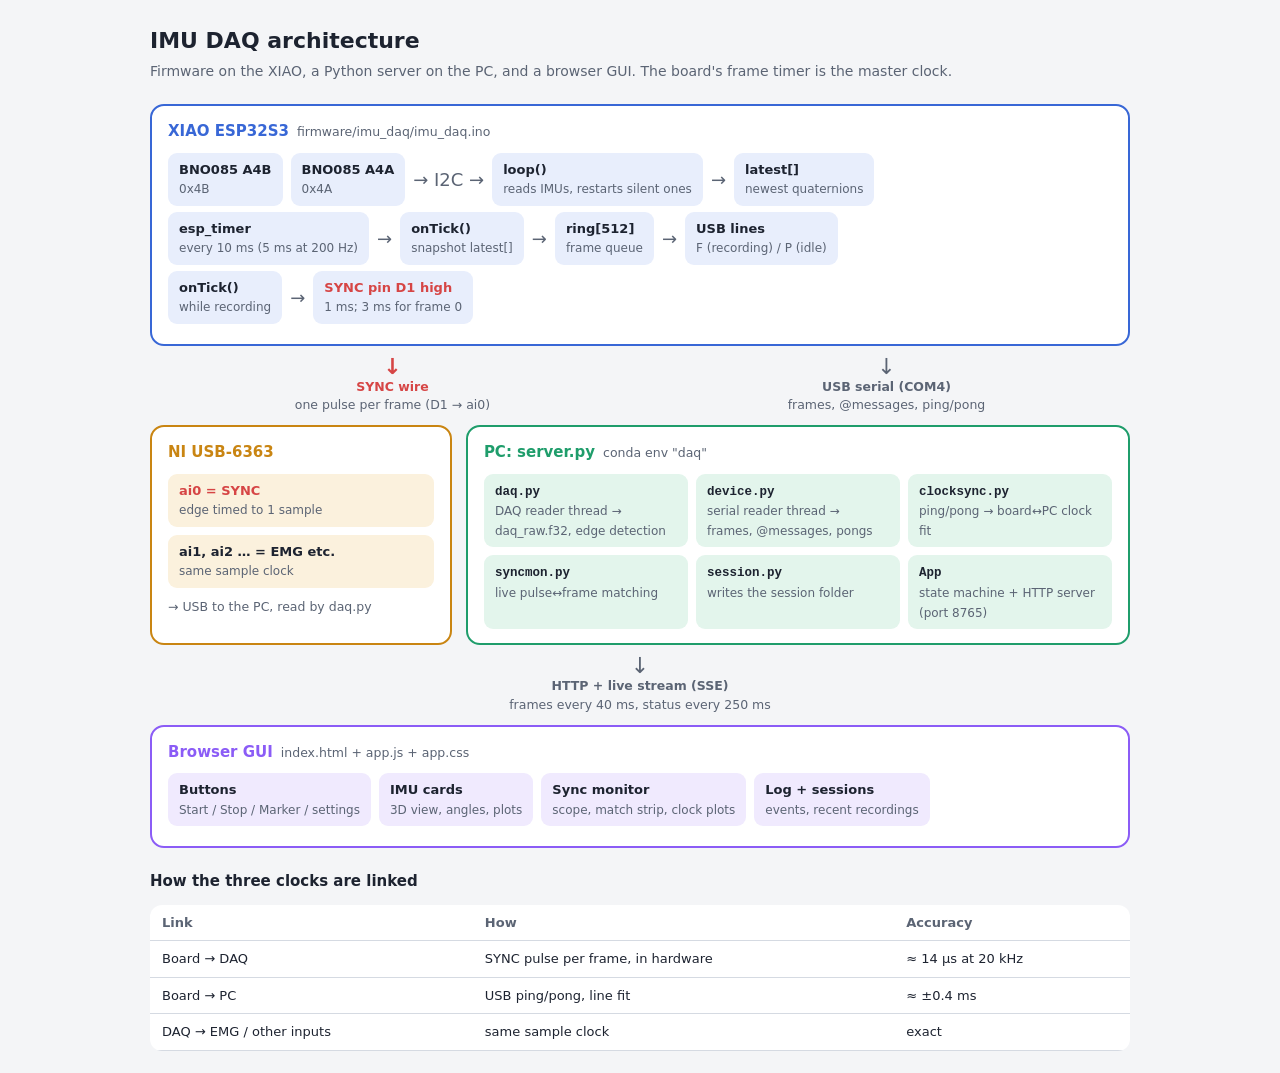
==== architecture.html @ 1043323c "IMU DAQ: XIAO firmware, Python acquisition server and browser GUI Co-Authored-By: Claude Opus 5.5 <n" ====
<!doctype html>
<html lang="en">
<head>
<meta charset="utf-8">
<meta name="viewport" content="width=device-width, initial-scale=1">
<title>IMU DAQ Architecture</title>
<style>
:root{--bg:#f4f5f7;--card:#fff;--line:#d5dae2;--text:#1d2330;--sub:#5b6474;--mcu:#3867d6;--mcu-s:#e8eefc;--daq:#c98512;--daq-s:#fbf1dd;--pc:#1f9d6b;--pc-s:#e3f5ec;--ui:#8b5cf6;--ui-s:#f0eafe;--sync:#d64545}
@media (prefers-color-scheme:dark){:root:not([data-theme="light"]){--bg:#12151b;--card:#1a1e26;--line:#323946;--text:#e6e9ef;--sub:#a7afbd;--mcu:#7aa2ff;--mcu-s:#1e2840;--daq:#f0b44c;--daq-s:#33291a;--pc:#3ccf91;--pc-s:#16302a;--ui:#b39cff;--ui-s:#2a2342;--sync:#ff6b6b}}
*{box-sizing:border-box}
body{margin:0;background:var(--bg);color:var(--text);font:14px/1.5 "Segoe UI",system-ui,sans-serif;padding:24px 16px}
main{max-width:980px;margin:0 auto}
h1{font-size:22px;margin:0 0 4px}
.lead{color:var(--sub);margin:0 0 22px}
.box{border:2px solid var(--c);background:var(--card);border-radius:14px;padding:14px 16px}
.box>h2{margin:0 0 10px;font-size:15px;color:var(--c);display:flex;gap:8px;align-items:baseline;flex-wrap:wrap}
.box>h2 small{color:var(--sub);font-weight:400;font-size:12.5px}
.mcu{--c:var(--mcu);--s:var(--mcu-s)}.daq{--c:var(--daq);--s:var(--daq-s)}.pc{--c:var(--pc);--s:var(--pc-s)}.ui{--c:var(--ui);--s:var(--ui-s)}
.flow{display:flex;align-items:center;gap:8px;flex-wrap:wrap;margin:6px 0}
.n{background:var(--s);border-radius:9px;padding:7px 11px;font-size:13px}
.n b{display:block;font-size:13px}.n span{color:var(--sub);font-size:12px}
.ar{color:var(--sub);font-size:18px}
.sync{color:var(--sync)!important;font-weight:600}
.row2{display:grid;grid-template-columns:1fr 2.2fr;gap:14px}
.mods{display:grid;grid-template-columns:repeat(auto-fit,minmax(200px,1fr));gap:8px}
code{font-family:Consolas,ui-monospace,monospace;font-size:12.5px}
.link{display:flex;justify-content:space-around;flex-wrap:wrap;gap:8px;padding:10px 0;color:var(--sub);font-size:12.5px;text-align:center}
.link div{display:flex;flex-direction:column;align-items:center}
.link .v{font-size:22px;line-height:1}
.clocks{margin-top:22px}
table{width:100%;border-collapse:collapse;background:var(--card);border-radius:12px;overflow:hidden}
th,td{text-align:left;padding:8px 12px;border-bottom:1px solid var(--line);font-size:13px}
th{color:var(--sub);font-weight:600}
@media(max-width:700px){.row2{grid-template-columns:1fr}}
</style>
</head>
<body><main>
<h1>IMU DAQ architecture</h1>
<p class="lead">Firmware on the XIAO, a Python server on the PC, and a browser GUI. The board's frame timer is the master clock.</p>

<section class="box mcu">
  <h2>XIAO ESP32S3 <small>firmware/imu_daq/imu_daq.ino</small></h2>
  <div class="flow">
    <div class="n"><b>BNO085 A4B</b><span>0x4B</span></div>
    <div class="n"><b>BNO085 A4A</b><span>0x4A</span></div>
    <span class="ar">→ I2C →</span>
    <div class="n"><b>loop()</b><span>reads IMUs, restarts silent ones</span></div>
    <span class="ar">→</span>
    <div class="n"><b>latest[]</b><span>newest quaternions</span></div>
  </div>
  <div class="flow">
    <div class="n"><b>esp_timer</b><span>every 10 ms (5 ms at 200 Hz)</span></div>
    <span class="ar">→</span>
    <div class="n"><b>onTick()</b><span>snapshot latest[]</span></div>
    <span class="ar">→</span>
    <div class="n"><b>ring[512]</b><span>frame queue</span></div>
    <span class="ar">→</span>
    <div class="n"><b>USB lines</b><span>F (recording) / P (idle)</span></div>
  </div>
  <div class="flow">
    <div class="n"><b>onTick()</b><span>while recording</span></div>
    <span class="ar">→</span>
    <div class="n"><b class="sync">SYNC pin D1 high</b><span>1 ms; 3 ms for frame 0</span></div>
  </div>
</section>

<div class="link">
  <div><span class="v sync">↓</span><span class="sync">SYNC wire</span>one pulse per frame (D1 → ai0)</div>
  <div><span class="v">↓</span><b>USB serial (COM4)</b>frames, @messages, ping/pong</div>
</div>

<div class="row2">
  <section class="box daq">
    <h2>NI USB-6363</h2>
    <div class="n" style="margin-bottom:8px"><b class="sync">ai0 = SYNC</b><span>edge timed to 1 sample</span></div>
    <div class="n"><b>ai1, ai2 … = EMG etc.</b><span>same sample clock</span></div>
    <p style="color:var(--sub);font-size:12.5px;margin:10px 0 0">→ USB to the PC, read by daq.py</p>
  </section>
  <section class="box pc">
    <h2>PC: server.py <small>conda env "daq"</small></h2>
    <div class="mods">
      <div class="n"><b><code>daq.py</code></b><span>DAQ reader thread → daq_raw.f32, edge detection</span></div>
      <div class="n"><b><code>device.py</code></b><span>serial reader thread → frames, @messages, pongs</span></div>
      <div class="n"><b><code>clocksync.py</code></b><span>ping/pong → board↔PC clock fit</span></div>
      <div class="n"><b><code>syncmon.py</code></b><span>live pulse↔frame matching</span></div>
      <div class="n"><b><code>session.py</code></b><span>writes the session folder</span></div>
      <div class="n"><b><code>App</code></b><span>state machine + HTTP server (port 8765)</span></div>
    </div>
  </section>
</div>

<div class="link"><div><span class="v">↓</span><b>HTTP + live stream (SSE)</b>frames every 40 ms, status every 250 ms</div></div>

<section class="box ui">
  <h2>Browser GUI <small>index.html + app.js + app.css</small></h2>
  <div class="flow">
    <div class="n"><b>Buttons</b><span>Start / Stop / Marker / settings</span></div>
    <div class="n"><b>IMU cards</b><span>3D view, angles, plots</span></div>
    <div class="n"><b>Sync monitor</b><span>scope, match strip, clock plots</span></div>
    <div class="n"><b>Log + sessions</b><span>events, recent recordings</span></div>
  </div>
</section>

<section class="clocks">
  <h2 style="font-size:15px">How the three clocks are linked</h2>
  <table>
    <tr><th>Link</th><th>How</th><th>Accuracy</th></tr>
    <tr><td>Board → DAQ</td><td>SYNC pulse per frame, in hardware</td><td>≈ 14 µs at 20 kHz</td></tr>
    <tr><td>Board → PC</td><td>USB ping/pong, line fit</td><td>≈ ±0.4 ms</td></tr>
    <tr><td>DAQ → EMG / other inputs</td><td>same sample clock</td><td>exact</td></tr>
  </table>
</section>
</main></body></html>
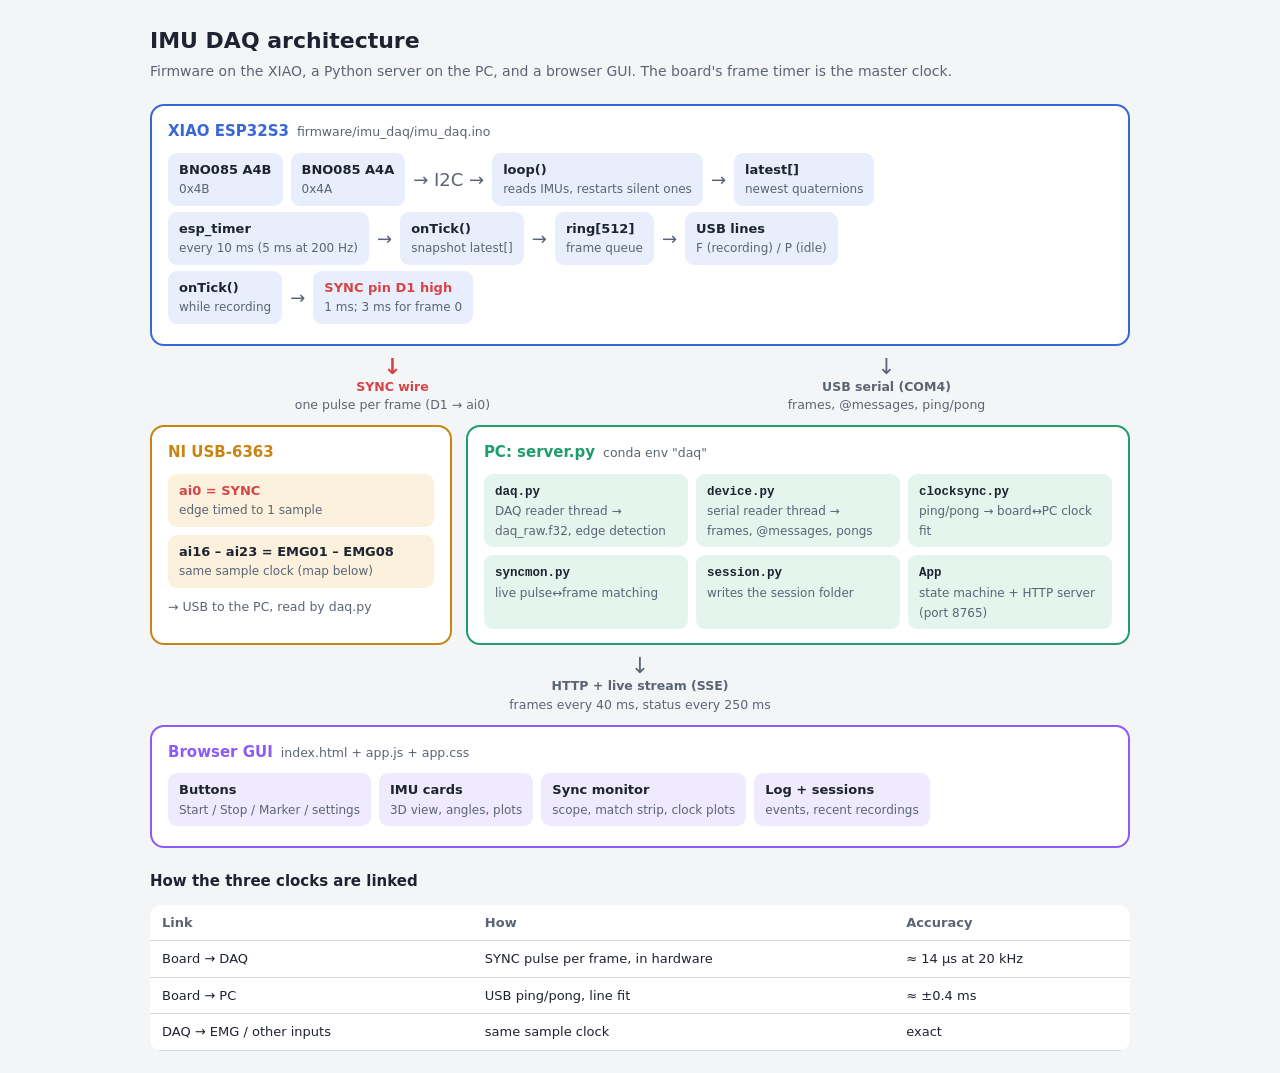
==== commit 89fe2b2a: "Add app icon and desktop shortcut script Co-Authored-By: Claude Opus 5.5 <noreply@anthropic.com>" ====
--- a/architecture.html
+++ b/architecture.html
@@ -73,7 +73,7 @@
   <section class="box daq">
     <h2>NI USB-6363</h2>
     <div class="n" style="margin-bottom:8px"><b class="sync">ai0 = SYNC</b><span>edge timed to 1 sample</span></div>
-    <div class="n"><b>ai1, ai2 … = EMG etc.</b><span>same sample clock</span></div>
+    <div class="n"><b>ai16 – ai23 = EMG01 – EMG08</b><span>same sample clock (map below)</span></div>
     <p style="color:var(--sub);font-size:12.5px;margin:10px 0 0">→ USB to the PC, read by daq.py</p>
   </section>
   <section class="box pc">
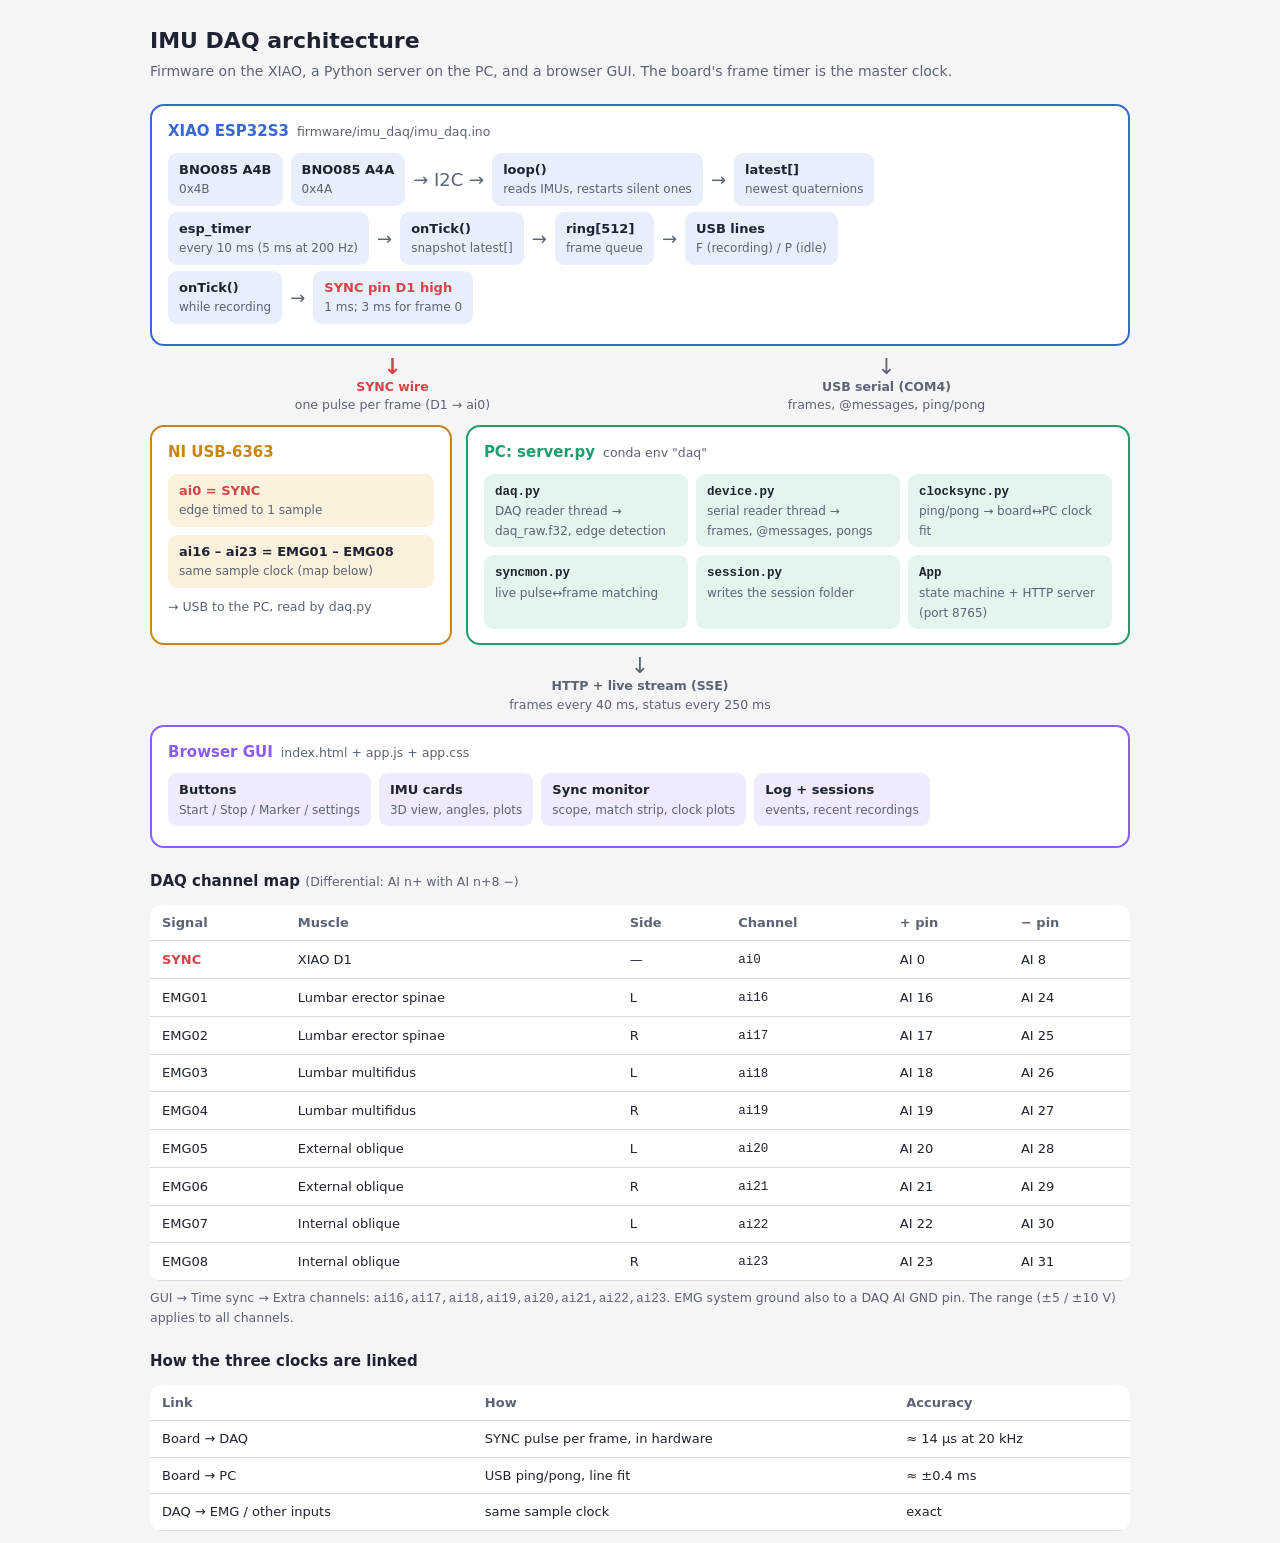
==== commit 1beedeee: "Spine view: model assets and updates; architecture page Co-Authored-By: Claude Opus 5.5 <noreply@ant" ====
--- a/architecture.html
+++ b/architecture.html
@@ -102,6 +102,24 @@
 </section>
 
 <section class="clocks">
+  <h2 style="font-size:15px">DAQ channel map <small style="color:var(--sub);font-weight:400">(Differential: AI n+ with AI n+8 −)</small></h2>
+  <table>
+    <tr><th>Signal</th><th>Muscle</th><th>Side</th><th>Channel</th><th>+ pin</th><th>− pin</th></tr>
+    <tr><td class="sync">SYNC</td><td>XIAO D1</td><td>—</td><td><code>ai0</code></td><td>AI 0</td><td>AI 8</td></tr>
+    <tr><td>EMG01</td><td>Lumbar erector spinae</td><td>L</td><td><code>ai16</code></td><td>AI 16</td><td>AI 24</td></tr>
+    <tr><td>EMG02</td><td>Lumbar erector spinae</td><td>R</td><td><code>ai17</code></td><td>AI 17</td><td>AI 25</td></tr>
+    <tr><td>EMG03</td><td>Lumbar multifidus</td><td>L</td><td><code>ai18</code></td><td>AI 18</td><td>AI 26</td></tr>
+    <tr><td>EMG04</td><td>Lumbar multifidus</td><td>R</td><td><code>ai19</code></td><td>AI 19</td><td>AI 27</td></tr>
+    <tr><td>EMG05</td><td>External oblique</td><td>L</td><td><code>ai20</code></td><td>AI 20</td><td>AI 28</td></tr>
+    <tr><td>EMG06</td><td>External oblique</td><td>R</td><td><code>ai21</code></td><td>AI 21</td><td>AI 29</td></tr>
+    <tr><td>EMG07</td><td>Internal oblique</td><td>L</td><td><code>ai22</code></td><td>AI 22</td><td>AI 30</td></tr>
+    <tr><td>EMG08</td><td>Internal oblique</td><td>R</td><td><code>ai23</code></td><td>AI 23</td><td>AI 31</td></tr>
+  </table>
+  <p style="color:var(--sub);font-size:12.5px;margin:8px 0 0">GUI → Time sync → Extra channels: <code>ai16,ai17,ai18,ai19,ai20,ai21,ai22,ai23</code>.
+    EMG system ground also to a DAQ AI GND pin. The range (±5 / ±10 V) applies to all channels.</p>
+</section>
+
+<section class="clocks">
   <h2 style="font-size:15px">How the three clocks are linked</h2>
   <table>
     <tr><th>Link</th><th>How</th><th>Accuracy</th></tr>
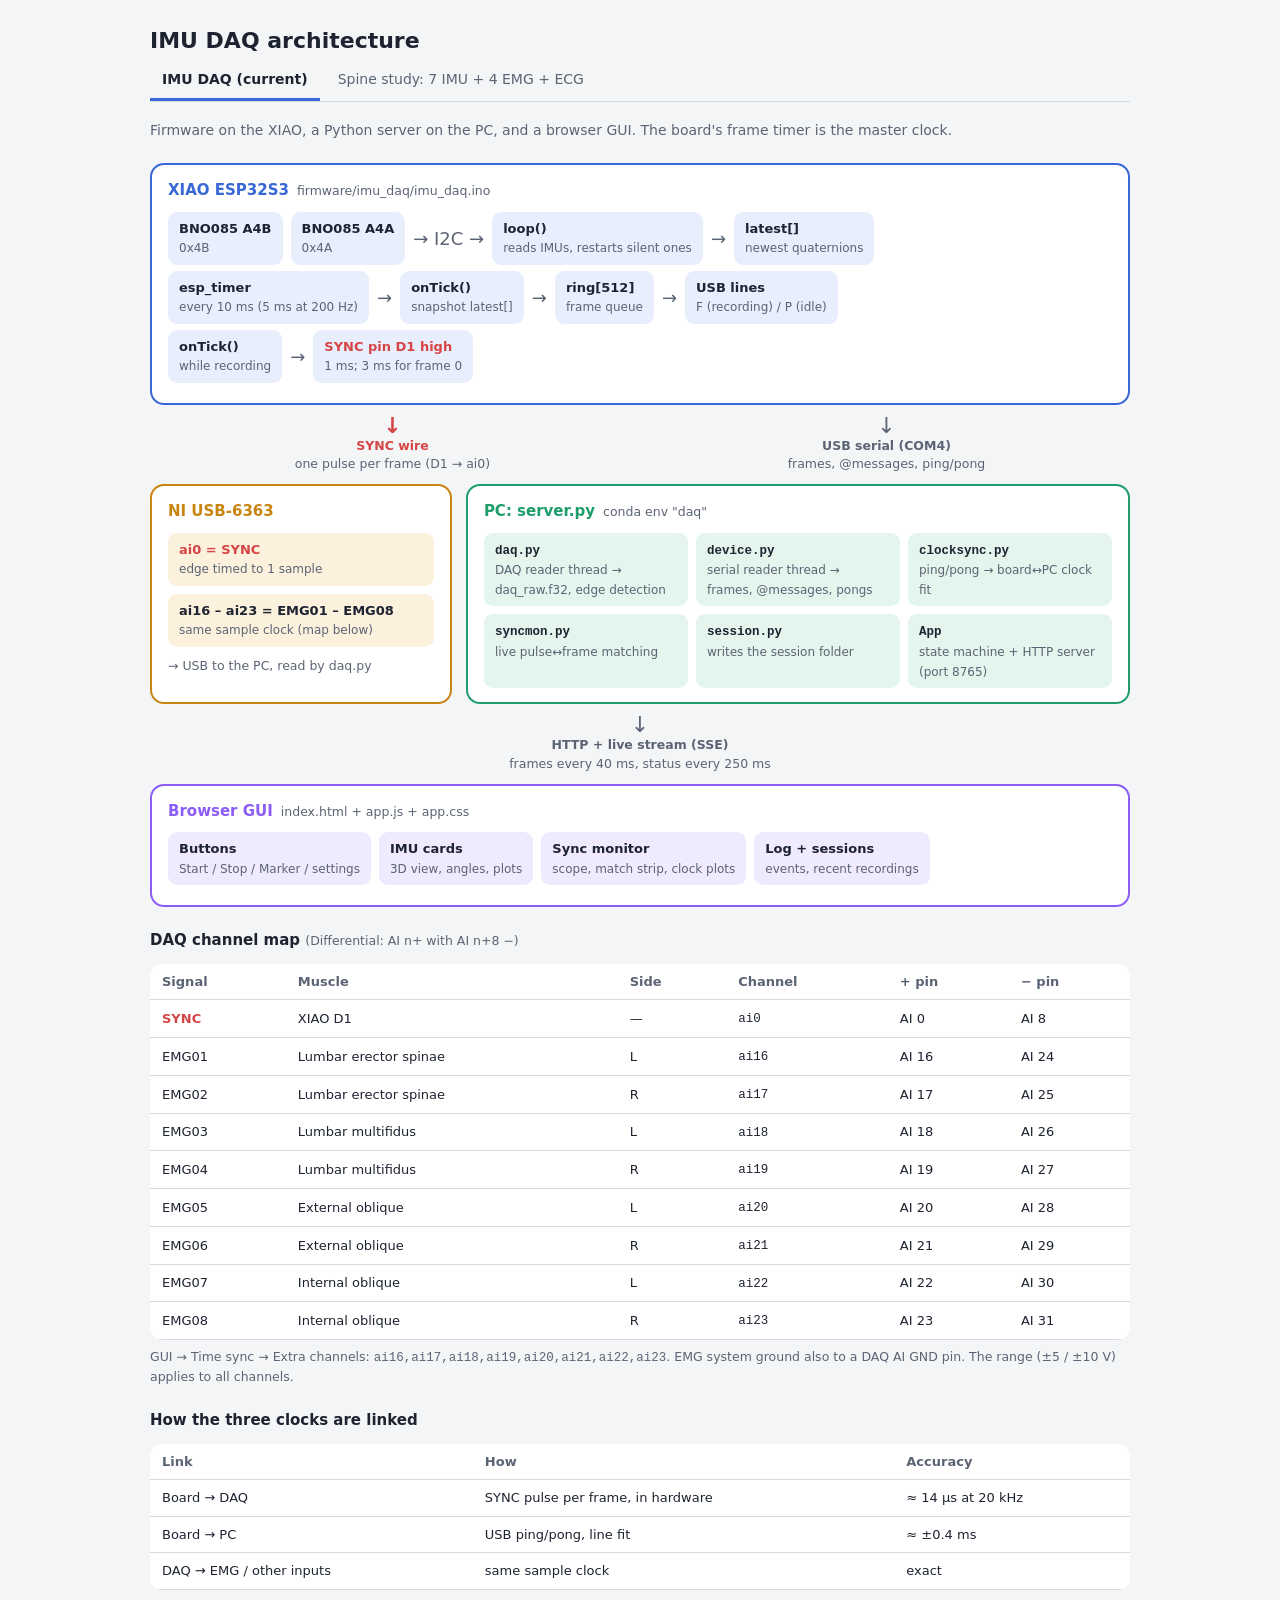
==== commit 4493474a: "GUI v1.3: review, EMG normalization, organized flow, calibration jig - Main page: clearer step cards" ====
--- a/architecture.html
+++ b/architecture.html
@@ -32,10 +32,23 @@
 th,td{text-align:left;padding:8px 12px;border-bottom:1px solid var(--line);font-size:13px}
 th{color:var(--sub);font-weight:600}
 @media(max-width:700px){.row2{grid-template-columns:1fr}}
+.tabs{display:flex;gap:6px;margin:0 0 18px;border-bottom:1px solid var(--line);flex-wrap:wrap}
+.tabs button{font:inherit;background:none;border:0;border-bottom:3px solid transparent;color:var(--sub);padding:8px 12px;cursor:pointer}
+.tabs button[aria-selected="true"]{color:var(--text);border-color:var(--mcu);font-weight:600}
+.panel[hidden]{display:none}
+.sch{background:var(--card);border:1px solid var(--line);border-radius:14px;padding:8px;overflow-x:auto}
+.sch svg{display:block;min-width:760px;width:100%;height:auto}
+.sch text{fill:var(--text);font:12px "Segoe UI",system-ui,sans-serif}.sch text.t2{fill:var(--sub);font-size:11px}
+.note{color:var(--sub);font-size:12.5px;margin:8px 0 0}
 </style>
 </head>
 <body><main>
 <h1>IMU DAQ architecture</h1>
+<nav class="tabs" role="tablist">
+  <button role="tab" id="tab-imu" aria-controls="p-imu" aria-selected="true">IMU DAQ (current)</button>
+  <button role="tab" id="tab-all" aria-controls="p-all" aria-selected="false">Spine study: 7 IMU + 4 EMG + ECG</button>
+</nav>
+<div class="panel" id="p-imu" role="tabpanel" aria-labelledby="tab-imu">
 <p class="lead">Firmware on the XIAO, a Python server on the PC, and a browser GUI. The board's frame timer is the master clock.</p>
 
 <section class="box mcu">
@@ -128,4 +141,189 @@
     <tr><td>DAQ → EMG / other inputs</td><td>same sample clock</td><td>exact</td></tr>
   </table>
 </section>
-</main></body></html>
+</div>
+<div class="panel" id="p-all" role="tabpanel" aria-labelledby="tab-all" hidden>
+<p class="lead">SID Lab spine study (frozen design): 7 BNO086 pods C7–S1 on two TCA9548A muxes and a Teensy 4.1 logger, 4 paraspinal EMG + 1 ECG on MyoWare 2,
+an NI USB-6003, two 10 m Cat6 tethers, and a laptop on battery. The Teensy frame timer is the master clock; its SYNC edge is recorded on AI4.</p>
+
+<div class="sch">
+<svg viewBox="0 0 1000 720" role="img" aria-label="Wiring schematic of the spine study: 7 IMU pods on Mux A and Mux B to a Teensy 4.1, 4 EMG and 1 ECG MyoWare sensors, Cat6 tethers to an NI USB-6003, laptop">
+  <defs>
+    <marker id="ah" viewBox="0 0 10 10" refX="9" refY="5" markerWidth="7" markerHeight="7" orient="auto-start-reverse"><path d="M0 0L10 5L0 10z" fill="var(--sub)"/></marker>
+    <marker id="ahs" viewBox="0 0 10 10" refX="9" refY="5" markerWidth="7" markerHeight="7" orient="auto-start-reverse"><path d="M0 0L10 5L0 10z" fill="var(--sync)"/></marker>
+    <marker id="ahd" viewBox="0 0 10 10" refX="9" refY="5" markerWidth="7" markerHeight="7" orient="auto-start-reverse"><path d="M0 0L10 5L0 10z" fill="var(--daq)"/></marker>
+  </defs>
+
+  <!-- hub halves (dashed outlines) -->
+  <g fill="none" stroke="var(--line)" stroke-width="2" stroke-dasharray="7 5">
+    <rect x="160" y="18" width="420" height="372" rx="14"/>
+    <rect x="160" y="410" width="420" height="250" rx="14"/>
+  </g>
+  <text x="172" y="36" class="t2">HUB · LOGIC HALF (behind right hip)</text>
+  <text x="172" y="428" class="t2">HUB · EMG HALF (side of right hip)</text>
+
+  <!-- wires -->
+  <g fill="none" stroke-width="2">
+    <g stroke="var(--mcu)">
+      <path d="M130 64H190M130 104H190M130 144H190M130 184H190"/>
+      <path d="M130 234H190M130 274H190M130 314H190"/>
+      <path d="M330 120H390M330 280H390"/>
+      <path d="M260 362V340" stroke-dasharray="4 3" stroke="var(--line)"/>
+    </g>
+    <path d="M590 92H560" stroke="var(--sub)" marker-end="url(#ah)"/>
+    <path d="M490 330V352" stroke="var(--sync)" stroke-dasharray="6 3"/>
+    <path d="M550 370H640V552H690" stroke="var(--sync)" stroke-width="3" marker-end="url(#ahs)"/>
+    <g stroke="var(--daq)">
+      <path d="M130 470H190M130 520H190M130 570H190M130 620H190"/>
+      <path d="M130 690H600V384H550" marker-end="url(#ahd)"/>
+      <path d="M380 492H440M380 542H440M380 592H440M380 628H440"/>
+      <path d="M550 600H660V470H690" stroke-width="3" marker-end="url(#ahd)"/>
+    </g>
+    <path d="M330 400V440" stroke="var(--pc)" stroke-dasharray="3 3"/>
+    <path d="M830 410V215" stroke="var(--sub)" marker-end="url(#ah)"/>
+  </g>
+
+  <g stroke-width="2">
+    <g fill="var(--mcu-s)" stroke="var(--mcu)">
+      <rect x="20" y="50" width="110" height="28" rx="7"/><rect x="20" y="90" width="110" height="28" rx="7"/>
+      <rect x="20" y="130" width="110" height="28" rx="7"/><rect x="20" y="170" width="110" height="28" rx="7"/>
+      <rect x="20" y="220" width="110" height="28" rx="7"/><rect x="20" y="260" width="110" height="28" rx="7"/>
+      <rect x="20" y="300" width="110" height="28" rx="7"/>
+    </g>
+    <rect x="190" y="50" width="140" height="150" rx="10" fill="var(--card)" stroke="var(--mcu)"/>
+    <rect x="190" y="215" width="140" height="125" rx="10" fill="var(--card)" stroke="var(--mcu)"/>
+    <rect x="210" y="362" width="100" height="22" rx="6" fill="var(--card)" stroke="var(--line)" stroke-dasharray="4 3"/>
+    <rect x="390" y="50" width="170" height="280" rx="10" fill="var(--card)" stroke="var(--mcu)"/>
+    <rect x="430" y="352" width="120" height="32" rx="6" fill="var(--card)" stroke="var(--sync)"/>
+    <rect x="590" y="70" width="80" height="44" rx="8" fill="var(--card)" stroke="var(--sub)"/>
+
+    <g fill="var(--card)" stroke="var(--daq)">
+      <rect x="20" y="455" width="110" height="30" rx="7"/><rect x="20" y="505" width="110" height="30" rx="7"/>
+      <rect x="20" y="555" width="110" height="30" rx="7"/><rect x="20" y="605" width="110" height="30" rx="7"/>
+      <rect x="20" y="675" width="110" height="30" rx="7"/>
+    </g>
+    <g fill="var(--daq-s)" stroke="var(--daq)">
+      <rect x="190" y="440" width="190" height="200" rx="10"/>
+      <rect x="440" y="470" width="110" height="170" rx="10"/>
+    </g>
+    <rect x="690" y="30" width="290" height="185" rx="12" fill="var(--pc-s)" stroke="var(--pc)"/>
+    <rect x="690" y="410" width="290" height="200" rx="12" fill="var(--daq-s)" stroke="var(--daq)"/>
+  </g>
+
+  <g>
+    <text x="28" y="69">1 C7 <tspan class="t2">BNO086</tspan></text><text x="28" y="109">2 T3 <tspan class="t2">BNO086</tspan></text>
+    <text x="28" y="149">3 T6 <tspan class="t2">BNO086</tspan></text><text x="28" y="189">4 T9 <tspan class="t2">BNO086</tspan></text>
+    <text x="28" y="239">5 T12 <tspan class="t2">BNO086</tspan></text><text x="28" y="279">6 L3 <tspan class="t2">BNO086</tspan></text>
+    <text x="28" y="319">7 S1 <tspan class="t2">BNO086</tspan></text>
+    <text x="20" y="352" class="t2">all 0x4B · one per mux port</text><text x="20" y="366" class="t2">Qwiic 50 cm / 20 cm</text>
+
+    <text x="200" y="72" font-weight="600">Mux A · TCA9548A</text><text x="200" y="88" class="t2">0x70 · BOB-16784</text>
+    <text x="200" y="110" class="t2">ports 0–3 → pods 1–4</text><text x="200" y="128" class="t2">ports 4–7 spare</text>
+    <text x="200" y="237" font-weight="600">Mux B · TCA9548A</text><text x="200" y="253" class="t2">0x70 · BOB-16784</text>
+    <text x="200" y="275" class="t2">ports 0–2 → pods 5–7</text><text x="200" y="293" class="t2">ports 3–7 spare</text>
+    <text x="216" y="378" class="t2">button: optional</text>
+    <text x="336" y="114" class="t2">Wire</text><text x="336" y="274" class="t2">Wire1</text>
+
+    <text x="400" y="72" font-weight="600">Teensy 4.1</text><text x="400" y="88" class="t2">5 × 7 cm perfboard</text>
+    <text x="400" y="114">18/19 SDA/SCL → A</text><text x="400" y="132" class="t2">Wire, 400 kHz</text>
+    <text x="400" y="274">17/16 SDA1/SCL1 → B</text><text x="400" y="292" class="t2">Wire1, 400 kHz</text>
+    <text x="400" y="164" class="t2">teensy4_i2c (non-blocking)</text>
+    <text x="400" y="182" class="t2">200 frames/s · BNO GRV 250 Hz</text>
+    <text x="400" y="200" class="t2">→ microSD log</text>
+    <text x="400" y="226" fill="var(--sync)">pin 2 SYNC toggle</text><text x="400" y="244" class="t2">every frame</text>
+    <text x="400" y="318" class="t2">3V3 / GND → Wago (EMG half)</text>
+    <text x="440" y="373" fill="var(--sync)">RJ45 B <tspan class="t2">terminal</tspan></text>
+    <text x="598" y="90" font-weight="600">Power</text><text x="598" y="106" class="t2">bank USB</text>
+    <text x="338" y="404" class="t2" fill="var(--pc)">only 3V3 / GND cross</text>
+
+    <text x="28" y="474">EMG1 L long. <tspan class="t2">L1</tspan></text><text x="28" y="524">EMG2 R long. <tspan class="t2">L1</tspan></text>
+    <text x="28" y="574">EMG3 L multif. <tspan class="t2">L5</tspan></text><text x="28" y="624">EMG4 R multif. <tspan class="t2">L5</tspan></text>
+    <text x="28" y="694">ECG <tspan class="t2">chest</tspan></text>
+    <text x="20" y="652" class="t2">gel electrodes, CAB-12970</text>
+
+    <text x="200" y="462" font-weight="600">4 × MyoWare 2 stack</text>
+    <text x="200" y="480" class="t2">Cable Shield + Sensor + Link Shield</text>
+    <text x="200" y="498" class="t2">switch RAW · gain ≈ 200</text>
+    <text x="200" y="530" class="t2">Link lead: ㄱ 3.5 mm TRS</text>
+    <text x="200" y="548" class="t2">tip = signal · ring = 3V3</text>
+    <text x="200" y="566" class="t2">sleeve = GND</text>
+    <text x="200" y="598" class="t2">2 × Wago 221-415</text><text x="200" y="616" class="t2">3V3 bus · GND bus</text>
+    <text x="448" y="492" font-weight="600">RJ45 A</text><text x="448" y="508" class="t2">spring terminal</text>
+    <text x="448" y="536" class="t2">1/2 EMG1</text><text x="448" y="554" class="t2">3/6 EMG2</text>
+    <text x="448" y="572" class="t2">4/5 EMG3</text><text x="448" y="590" class="t2">7/8 EMG4</text>
+    <text x="448" y="618" class="t2">signal + own GND</text>
+    <text x="140" y="706" class="t2" fill="var(--daq)">ECG MyoWare (belt front) → RJ45 B pin 3</text>
+
+    <text x="556" y="593" class="t2" fill="var(--daq)">Cat6 A 10 m</text>
+    <text x="556" y="363" class="t2" fill="var(--sync)">Cat6 B 10 m</text>
+
+    <text x="702" y="54" font-weight="600" fill="var(--pc)">Laptop · on battery · GUI</text>
+    <text x="702" y="78" class="t2">NI-DAQmx: AI0–5 at 2 kHz/ch → file</text>
+    <text x="702" y="96" class="t2">GUI Mark → DO P0.0 pulse → AI6</text>
+    <text x="702" y="114" class="t2">align: SYNC edges on AI4 = SD frame count</text>
+    <text x="702" y="132" class="t2">+ per-sensor read offsets + BNO timestamps</text>
+    <text x="702" y="150" class="t2">− 0.25 ms quantisation (simulated &lt; 1 ms)</text>
+    <text x="702" y="176" class="t2">EMG: 20–450 Hz, ECG template subtraction,</text>
+    <text x="702" y="194" class="t2">rectify, ~6 Hz envelope, MVC-normalised</text>
+    <text x="840" y="320" class="t2">USB</text>
+
+    <text x="702" y="434" font-weight="600" fill="var(--daq)">NI USB-6003 · RSE · ±10 V · 16-bit</text>
+    <text x="702" y="460">AI0–AI3 = EMG1–EMG4</text>
+    <text x="702" y="484" fill="var(--sync)">AI4 = SYNC <tspan class="t2">(Cable B pin 1)</tspan></text>
+    <text x="702" y="508">AI5 = ECG <tspan class="t2">(Cable B pin 3)</tspan></text>
+    <text x="702" y="532" fill="var(--ui)">AI6 = MARK <tspan class="t2">(jumper from P0.0, GUI)</tspan></text>
+    <text x="702" y="556" class="t2">AI GND ← Cable B pins 2/6/8 (8 = bias)</text>
+    <text x="702" y="580" class="t2">7 ch × 2 kHz = 14 kS/s · AI7 spare</text>
+  </g>
+</svg>
+</div>
+<p class="note">Solid blue: I2C (Qwiic) · grey: USB · dashed / thick red: SYNC + Cable B · orange: EMG / ECG analog + Cable A.
+Pods 1–4 (C7–T9) on Mux A ports 0–3 and pods 5–7 (T12–S1) on Mux B ports 0–2, confirmed by the lab.</p>
+
+<section class="clocks">
+  <h2 style="font-size:15px">Tether pinout (RJ45 → spring terminal)</h2>
+  <table>
+    <tr><th>Cable</th><th>RJ45 pins</th><th>Signal</th><th>DAQ input</th></tr>
+    <tr><td>A</td><td>1 / 2</td><td>EMG1 L longissimus (signal / own GND)</td><td>AI0 / AI GND</td></tr>
+    <tr><td>A</td><td>3 / 6</td><td>EMG2 R longissimus</td><td>AI1 / AI GND</td></tr>
+    <tr><td>A</td><td>4 / 5</td><td>EMG3 L multifidus</td><td>AI2 / AI GND</td></tr>
+    <tr><td>A</td><td>7 / 8</td><td>EMG4 R multifidus</td><td>AI3 / AI GND</td></tr>
+    <tr><td>B</td><td>1</td><td class="sync">SYNC (Teensy pin 2)</td><td>AI4</td></tr>
+    <tr><td>B</td><td>3</td><td>ECG</td><td>AI5</td></tr>
+    <tr><td>B</td><td>2 / 6 / 8</td><td>GND (8 = bias)</td><td>AI GND</td></tr>
+    <tr><td>— (at the DAQ)</td><td>jumper</td><td>MARK: GUI pulses digital out P0.0</td><td>AI6</td></tr>
+  </table>
+  <p class="note">Event marker: the GUI Mark key pulses USB-6003 digital output P0.0; a short jumper on the DAQ terminal block feeds it to AI6, so each marker is sampled on the same 2 kHz clock as EMG and SYNC (±0.5 ms). This replaces the hub Qwiic Button (frozen in the brief; confirm with the senior before removing its cutout in brace_v4.scad).</p>
+  <p class="note">Safety: the laptop runs on battery while recording (no mains loop). Never plug a powered Link Shield lead into a Cable Shield jack; never switch MyoWare modes while powered.</p>
+</section>
+
+<section class="clocks">
+  <h2 style="font-size:15px">Parts status (purchase list)</h2>
+  <table>
+    <tr><th>Block</th><th>Part</th><th>Qty</th><th>Use</th><th>Status</th></tr>
+    <tr><td>IMU</td><td>SparkFun BNO086 Qwiic SEN-22857</td><td>8</td><td>7 pods + 1 spare</td><td>arrived</td></tr>
+    <tr><td>IMU</td><td>Qwiic Button BOB-15932</td><td>2</td><td>spares (GUI marker on AI6 replaces the MARK button)</td><td>arrived</td></tr>
+    <tr><td>IMU</td><td>Qwiic Mux TCA9548A BOB-16784</td><td>2</td><td>Mux A, Mux B</td><td>expected 26.11.16</td></tr>
+    <tr><td>IMU</td><td>Qwiic cables 50 cm / 20 cm, cable kit</td><td>10 / 10 / 2</td><td>pod chain, hub</td><td>cables 26.11.16, kit arrived</td></tr>
+    <tr><td>Logger</td><td>Teensy 4.1 DEV-16996</td><td>1</td><td>logger, SYNC</td><td>expected 26.11.16</td></tr>
+    <tr><td>EMG</td><td>MyoWare 2 DEV-27924 + Cable Shield + Link Shield</td><td>8 each</td><td>4 EMG + 1 ECG + 3 spare</td><td>shields arrived, sensors 26.11.16</td></tr>
+    <tr><td>EMG</td><td>CAB-12970 electrode cable 61 cm</td><td>8</td><td>electrodes</td><td>arrived</td></tr>
+    <tr><td>EMG</td><td>3.5 mm TRS cable 30–50 cm, TRRS breakout 5764</td><td>10 / 8</td><td>Link Shield leads → terminals</td><td>cables 26.11.16, breakouts arrived</td></tr>
+    <tr><td>Hub</td><td>Wago 221-415</td><td>5</td><td>3V3 / GND buses</td><td>expected 26.11.16</td></tr>
+    <tr><td>Tether</td><td>Cat6 FTP 10 m + RJ45 spring adapters</td><td>2 / 4</td><td>Cable A, Cable B, both ends</td><td>arrived</td></tr>
+    <tr><td>Hub</td><td>microSD 32 GB, power bank (always-on), jumpers, resistors</td><td>—</td><td>logging, power, gain-check divider</td><td>arrived</td></tr>
+  </table>
+  <p class="note">Not in the list: the NI USB-6003 (assumed already in the lab). With 6 of 8 AI inputs used, 8 EMG channels would not fit on this DAQ.</p>
+</section>
+</div>
+</main>
+<script>
+(function(){const tabs=[...document.querySelectorAll('[role=tab]')];
+function show(id){tabs.forEach(t=>{const on=t.id===id;t.setAttribute('aria-selected',on);document.getElementById(t.getAttribute('aria-controls')).hidden=!on});
+ try{localStorage.setItem('archTab',id)}catch(e){} history.replaceState(null,'','#'+id.slice(4))}
+tabs.forEach(t=>t.addEventListener('click',()=>show(t.id)));
+let start=location.hash==='#all'?'tab-all':location.hash==='#imu'?'tab-imu':null;
+if(!start){try{start=localStorage.getItem('archTab')}catch(e){}}
+show(start&&document.getElementById(start)?start:'tab-imu');})();
+</script>
+</body></html>
